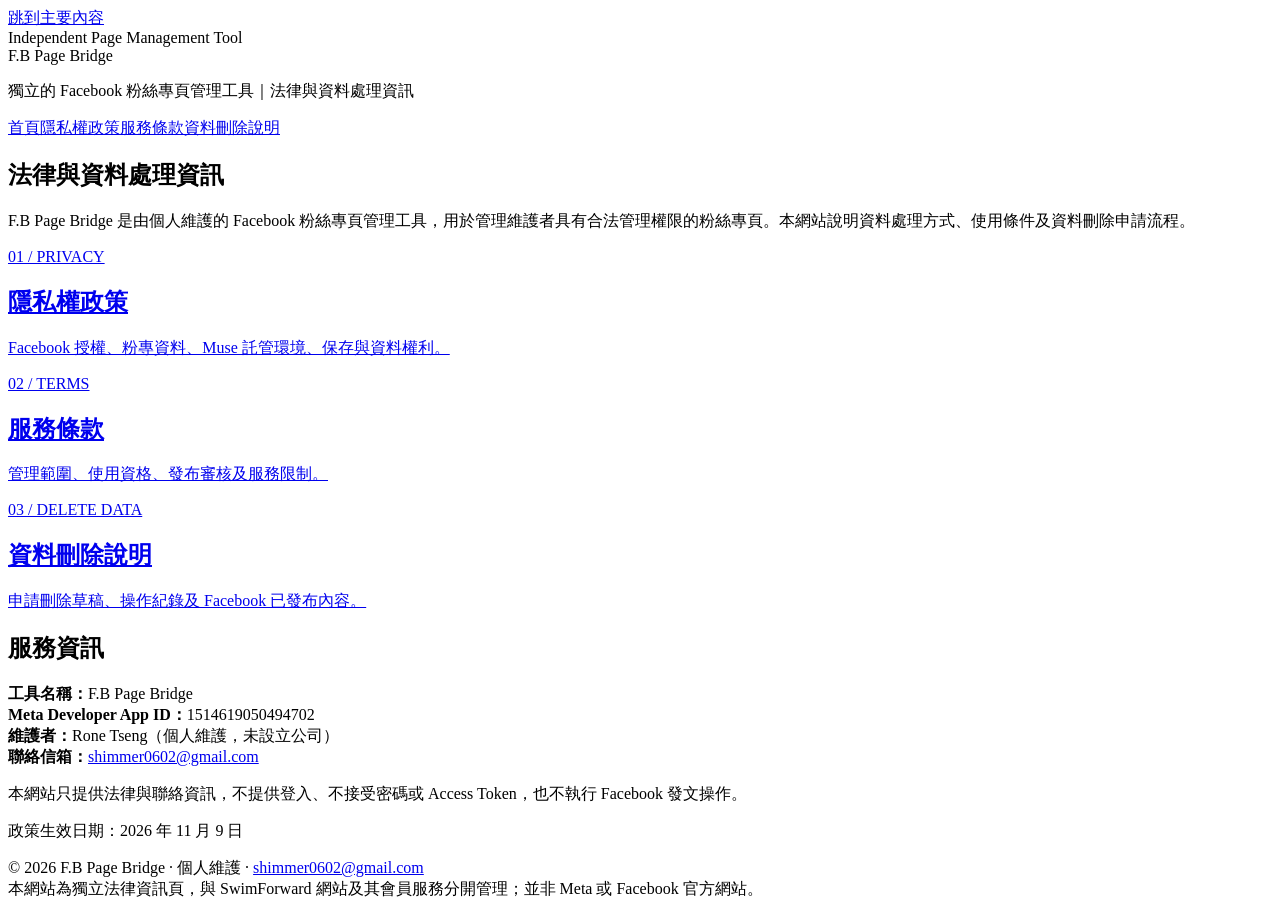
==== index.html @ da4b74ac "Initialize independent legal information website" ====
<!doctype html>
<html lang="zh-Hant-TW">
<head>
<meta charset="UTF-8"><meta name="viewport" content="width=device-width, initial-scale=1">
<meta name="description" content="F.B Page Bridge 隱私權政策、服務條款及資料刪除說明。">
<meta name="color-scheme" content="light">
<title>法律資訊｜F.B Page Bridge</title>
<link rel="stylesheet" href="./style.css">
</head>
<body>
<a class="skip" href="#main">跳到主要內容</a>
<header class="mast"><div class="mast-inner">
<div class="eyebrow">Independent Page Management Tool</div>
<div class="brand">F.B Page Bridge</div>
<p class="subbrand">獨立的 Facebook 粉絲專頁管理工具｜法律與資料處理資訊</p>
<nav aria-label="網站導覽"><a href="./index.html" aria-current="page">首頁</a><a href="./privacy.html">隱私權政策</a><a href="./terms.html">服務條款</a><a href="./data-deletion.html">資料刪除說明</a></nav>
</div></header>
<main class="container" id="main"><article class="paper"><h1>法律與資料處理資訊</h1>
<p class="lead">F.B Page Bridge 是由個人維護的 Facebook 粉絲專頁管理工具，用於管理維護者具有合法管理權限的粉絲專頁。本網站說明資料處理方式、使用條件及資料刪除申請流程。</p>
<div class="cards">
<a class="card" href="./privacy.html"><span class="mini">01 / PRIVACY</span><h2>隱私權政策</h2><p>Facebook 授權、粉專資料、Muse 託管環境、保存與資料權利。</p></a>
<a class="card" href="./terms.html"><span class="mini">02 / TERMS</span><h2>服務條款</h2><p>管理範圍、使用資格、發布審核及服務限制。</p></a>
<a class="card" href="./data-deletion.html"><span class="mini">03 / DELETE DATA</span><h2>資料刪除說明</h2><p>申請刪除草稿、操作紀錄及 Facebook 已發布內容。</p></a>
</div>
<h2>服務資訊</h2>
<p><strong>工具名稱：</strong>F.B Page Bridge<br><strong>Meta Developer App ID：</strong>1514619050494702<br><strong>維護者：</strong>Rone Tseng（個人維護，未設立公司）<br><strong>聯絡信箱：</strong><a href="mailto:shimmer0602@gmail.com">shimmer0602@gmail.com</a></p>
<p class="note">本網站只提供法律與聯絡資訊，不提供登入、不接受密碼或 Access Token，也不執行 Facebook 發文操作。</p>
<p class="meta">政策生效日期：2026 年 11 月 9 日</p></article></main>
<footer class="footer"><div class="footer-inner">© 2026 F.B Page Bridge · 個人維護 · <a href="mailto:shimmer0602@gmail.com">shimmer0602@gmail.com</a><br>
本網站為獨立法律資訊頁，與 SwimForward 網站及其會員服務分開管理；並非 Meta 或 Facebook 官方網站。</div></footer>
</body></html>
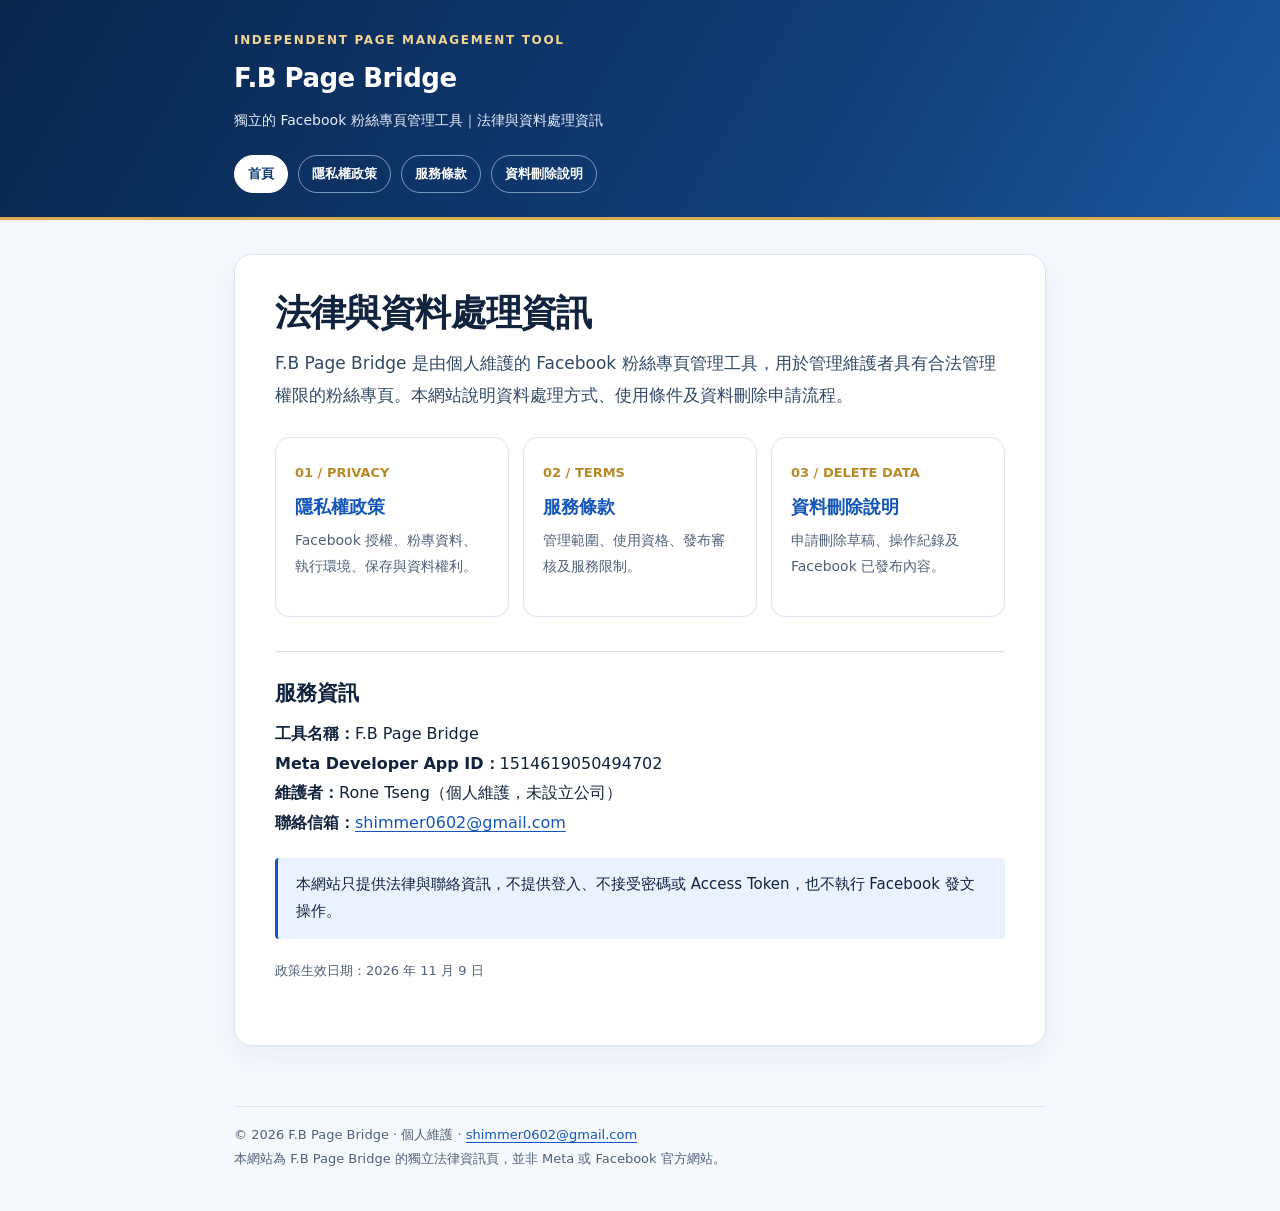
==== commit 2c717d36: "Remove references to unrelated private projects from index.html" ====
--- a/index.html
+++ b/index.html
@@ -18,7 +18,7 @@
 <main class="container" id="main"><article class="paper"><h1>法律與資料處理資訊</h1>
 <p class="lead">F.B Page Bridge 是由個人維護的 Facebook 粉絲專頁管理工具，用於管理維護者具有合法管理權限的粉絲專頁。本網站說明資料處理方式、使用條件及資料刪除申請流程。</p>
 <div class="cards">
-<a class="card" href="./privacy.html"><span class="mini">01 / PRIVACY</span><h2>隱私權政策</h2><p>Facebook 授權、粉專資料、Muse 託管環境、保存與資料權利。</p></a>
+<a class="card" href="./privacy.html"><span class="mini">01 / PRIVACY</span><h2>隱私權政策</h2><p>Facebook 授權、粉專資料、執行環境、保存與資料權利。</p></a>
 <a class="card" href="./terms.html"><span class="mini">02 / TERMS</span><h2>服務條款</h2><p>管理範圍、使用資格、發布審核及服務限制。</p></a>
 <a class="card" href="./data-deletion.html"><span class="mini">03 / DELETE DATA</span><h2>資料刪除說明</h2><p>申請刪除草稿、操作紀錄及 Facebook 已發布內容。</p></a>
 </div>
@@ -27,5 +27,5 @@
 <p class="note">本網站只提供法律與聯絡資訊，不提供登入、不接受密碼或 Access Token，也不執行 Facebook 發文操作。</p>
 <p class="meta">政策生效日期：2026 年 11 月 9 日</p></article></main>
 <footer class="footer"><div class="footer-inner">© 2026 F.B Page Bridge · 個人維護 · <a href="mailto:shimmer0602@gmail.com">shimmer0602@gmail.com</a><br>
-本網站為獨立法律資訊頁，與 SwimForward 網站及其會員服務分開管理；並非 Meta 或 Facebook 官方網站。</div></footer>
+本網站為 F.B Page Bridge 的獨立法律資訊頁，並非 Meta 或 Facebook 官方網站。</div></footer>
 </body></html>
--- a/style.css
+++ b/style.css
@@ -0,0 +1,13 @@
+/* F.B Page Bridge — independent static legal website; no scripts or external dependencies */
+:root{color-scheme:light;--ink:#12233e;--muted:#52617a;--bg:#f5f8fd;--card:#ffffff;--line:#dce5f0;--blue:#1457b8;--blue-soft:#eaf2ff;--gold:#b98929}
+*{box-sizing:border-box}html{scroll-behavior:smooth}body{margin:0;background:var(--bg);color:var(--ink);font-family:system-ui,-apple-system,"Noto Sans TC","PingFang TC","Microsoft JhengHei",sans-serif;font-size:16px;line-height:1.85}
+a{color:var(--blue);text-underline-offset:3px}a:hover{text-decoration-thickness:2px}a:focus-visible{outline:3px solid #e6b24b;outline-offset:3px;border-radius:2px}
+.skip{position:absolute;left:-1000px;top:10px;background:#fff;color:#000;padding:8px 12px;z-index:5}.skip:focus{left:12px}
+.mast{background:linear-gradient(120deg,#09264d 0%,#113e7a 65%,#1b589c 100%);color:#fff;border-bottom:3px solid #d8ab53}
+.mast-inner{max-width:860px;margin:auto;padding:29px 24px 24px}.eyebrow{font-size:12px;letter-spacing:.14em;font-weight:800;text-transform:uppercase;color:#f2d595}
+.brand{font-size:26px;font-weight:850;letter-spacing:-.02em;margin:3px 0 6px}.subbrand{margin:0;color:#e3eefd;font-size:14px}
+nav{margin-top:21px;display:flex;gap:10px;flex-wrap:wrap}nav a{color:#fff;text-decoration:none;border:1px solid #7896bc;border-radius:999px;padding:6px 13px;font-size:13px;font-weight:700}nav a:hover,nav a[aria-current="page"]{background:#fff;color:#123e78;border-color:#fff}
+.container{max-width:860px;margin:0 auto;padding:34px 24px 60px}.paper{background:var(--card);border:1px solid var(--line);border-radius:18px;box-shadow:0 10px 30px rgba(20,53,105,.055);padding:34px 40px 42px}
+h1{font-size:clamp(26px,4.2vw,36px);line-height:1.36;letter-spacing:-.025em;margin:0 0 10px}h2{font-size:21px;line-height:1.48;margin:34px 0 10px;padding-top:26px;border-top:1px solid var(--line)}h3{font-size:17px;margin:20px 0 5px}p{margin:10px 0}ul,ol{padding-left:25px;margin:12px 0}li{margin:5px 0}.meta{font-size:13px;color:var(--muted);margin:5px 0 20px}.lead{font-size:17px;color:#324967}.note{padding:13px 18px;background:var(--blue-soft);border-left:3px solid var(--blue);border-radius:4px;font-size:15px;margin:20px 0}.warn{background:#fff9ec;border-color:var(--gold)}.cards{display:grid;grid-template-columns:repeat(3,1fr);gap:14px;margin:26px 0}.card{border:1px solid var(--line);background:#fff;border-radius:14px;padding:19px;min-height:180px;text-decoration:none;display:block}.card h2{margin:7px 0;border:0;padding:0;font-size:18px;color:var(--blue)}.card p{font-size:14px;color:var(--muted);margin:8px 0 0}.card .mini{color:var(--gold);font-size:13px;font-weight:800}.footer{max-width:860px;margin:0 auto;padding:0 24px 40px;font-size:13px;color:var(--muted)}.footer-inner{border-top:1px solid var(--line);padding-top:16px}.footer a{color:var(--blue)}.small{font-size:14px;color:var(--muted)}.important{font-weight:750;color:#9e5613}code{font-size:.91em;overflow-wrap:anywhere}strong{font-weight:750}
+@media(max-width:680px){.mast-inner{padding:22px 18px}.container{padding:20px 12px 40px}.paper{padding:24px 20px 30px;border-radius:12px}.cards{grid-template-columns:1fr}.card{min-height:unset}.footer{padding:0 16px 30px}.brand{font-size:24px}}
+@media(prefers-reduced-motion:reduce){html{scroll-behavior:auto}}
